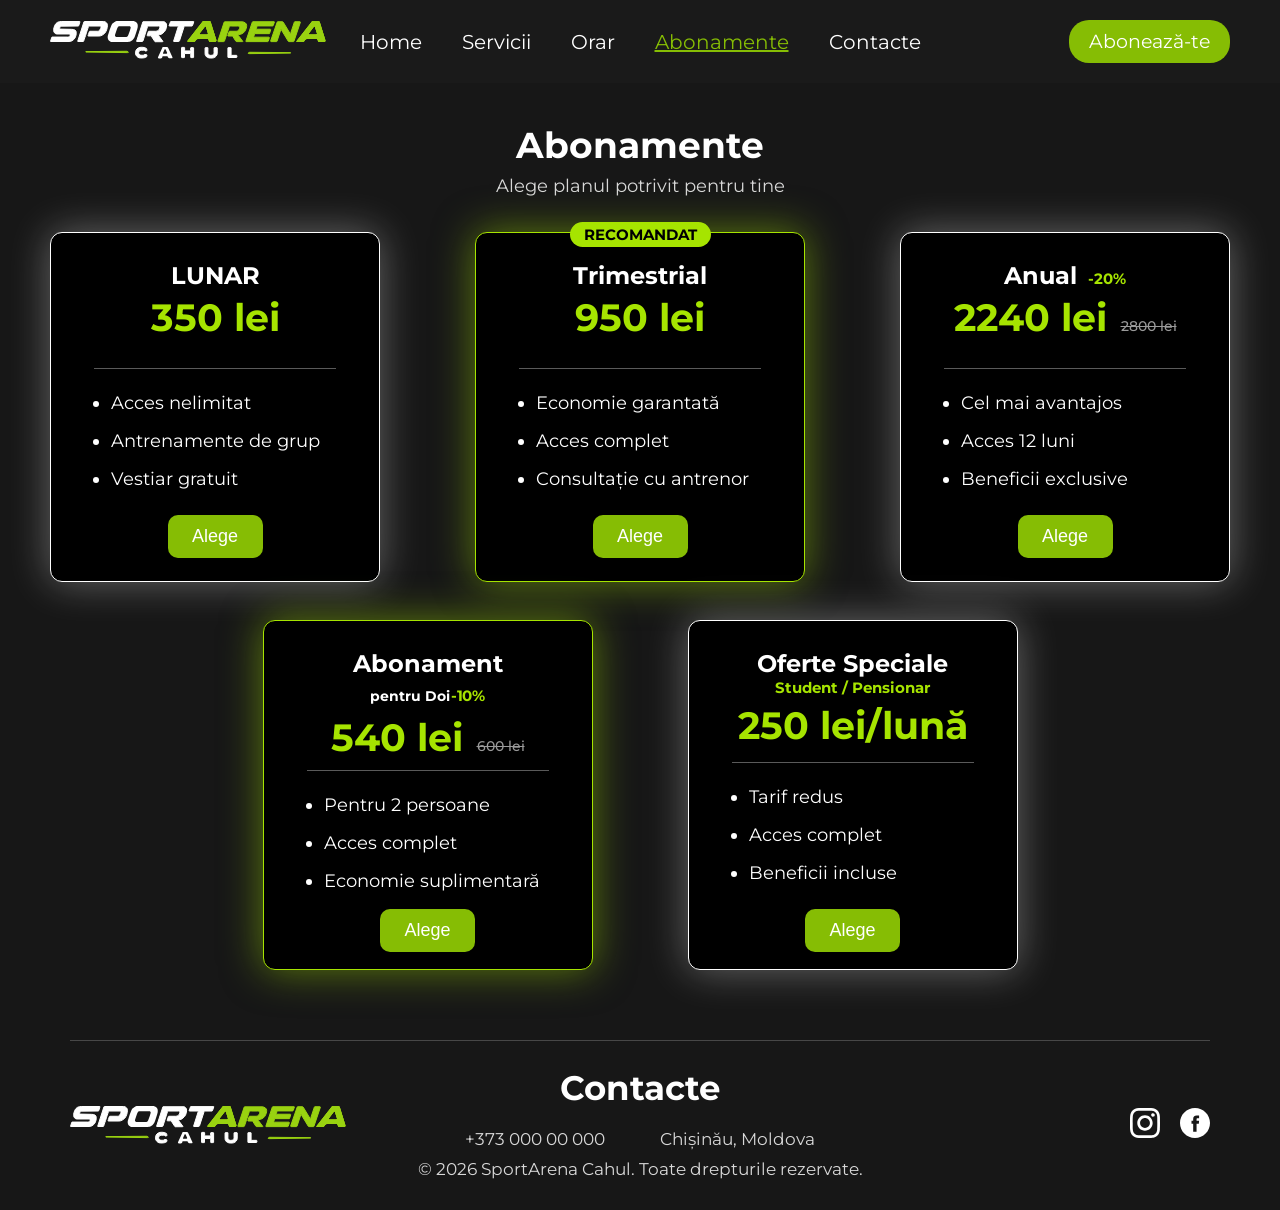
==== pages/abonamente.html @ 08beceee "Add files via upload" ====
<!DOCTYPE html>
<html lang="ro">
<head>
    <meta charset="UTF-8">
    <meta name="viewport" content="width=device-width, initial-scale=1.0">
    <title>SportArena Cahul</title>
    <link rel="stylesheet" href="../style/style-abonamente.css">
    <link rel="icon" type="image/svg+xml" href="../assets/favicon.svg">
</head>
<body>

    <header>
    <nav class="navbar">

        <div class="logo">
            <img src="../assets/logo.svg" alt="SportArena Logo">
        </div>

        <ul class="menu">
            <li><a href="../index.html">Home</a></li>
            <li><a href="../pages/servicii.html" >Servicii</a></li>
            <li><a href="../pages/orar.html" >Orar</a></li>
            <li><a href="../pages/abonamente.html" class="btn-abonamente">Abonamente</a></li>
            <li><a href="../pages/contacte.html">Contacte</a></li>
        </ul>

        <div class="button-container">
            <a href="../pages/abonamente.html" class="btn">
                Abonează-te
            </a>
        </div>

    </nav>
    </header>

    <main>

        <section id="abonamente-header">

            <h1>Abonamente</h1>

            <p>Alege planul potrivit pentru tine</p>

        </section>

        <section id="abonamente">

    <article class="card normal">

        <h2>LUNAR</h2>
        <h3>350 lei</h3>

        <hr>

        <ul>
            <li>Acces nelimitat</li>
            <li>Antrenamente de grup</li>
            <li>Vestiar gratuit</li>
        </ul>

        <a href="#">
            <button>Alege</button>
        </a>

    </article>

    <article class="card normal green">

        <p class="recommended">RECOMANDAT</p>

        <h2>Trimestrial</h2>
        <h3>950 lei</h3>

        <hr>

        <ul>
            <li>Economie garantată</li>
            <li>Acces complet</li>
            <li>Consultație cu antrenor</li>
        </ul>

        <a href="#">
            <button>Alege</button>
        </a>

    </article>

    <article class="card normal">

        <h2>
            Anual
            <span class="discount-inline">-20%</span>
        </h2>

        <div class="price-row">
            <h3>2240 lei</h3>
            <span class="old-price">2800 lei</span>
        </div>

        <hr>

        <ul>
            <li>Cel mai avantajos</li>
            <li>Acces 12 luni</li>
            <li>Beneficii exclusive</li>
        </ul>

        <a href="#">
            <button>Alege</button>
        </a>

    </article>

    <article class="card two green">

        <h2>
            Abonament<br>

            <span class="small-title">
                pentru Doi
                <span class="discount">-10%</span>
            </span>
        </h2>

        <div class="price-row">
            <h3>540 lei</h3>
            <span class="old-price">600 lei</span>
        </div>

        <hr>

        <ul>
            <li>Pentru 2 persoane</li>
            <li>Acces complet</li>
            <li>Economie suplimentară</li>
        </ul>

        <a href="#">
            <button class="btn4">Alege</button>
        </a>

    </article>

    <article class="card special">

        <h2>Oferte Speciale</h2>

        <p class="subtitle">
            Student / Pensionar
        </p>

        <h3>250 lei/lună</h3>

        <hr>

        <ul>
            <li>Tarif redus</li>
            <li>Acces complet</li>
            <li>Beneficii incluse</li>
        </ul>

        <a href="#">
            <button class="btn5">Alege</button>
        </a>

    </article>

</section>

    </main>

    <footer>

    <div class="footer-logo">

        <img src="../assets/logo.svg" alt="SportArena Logo">

    </div>

    <div class="footer-contact">

        <h3>Contacte</h3>

        <div class="footer-info">
            <p>+373 000 00 000</p>
            <p>Chișinău, Moldova</p>
        </div>

        <p>
            © 2026 SportArena Cahul.
            Toate drepturile rezervate.
        </p>

    </div>

    <div class="footer-social">

        <a href="#" class="inst" aria-label="Instagram">
            <svg width="30" height="30" viewBox="0 0 30 30" fill="none" xmlns="http://www.w3.org/2000/svg">
            <path d="M15.0011 0C10.9273 0 10.416 0.0178128 8.81603 0.0906253C7.21914 0.16375 6.12913 0.416563 5.17537 0.7875C4.18879 1.17063 3.35191 1.68313 2.51815 2.51719C1.68377 3.35094 1.17126 4.18781 0.786883 5.17406C0.415004 6.12812 0.161877 7.21844 0.090001 8.81469C0.0187502 10.4147 0 10.9262 0 15C0 19.0737 0.0181255 19.5834 0.0906262 21.1834C0.164065 22.7803 0.41688 23.8703 0.787508 24.8241C1.17095 25.8106 1.68346 26.6475 2.51753 27.4813C3.35097 28.3156 4.18786 28.8294 5.1738 29.2125C6.12819 29.5834 7.21851 29.8363 8.81509 29.9094C10.4151 29.9822 10.9261 30 14.9995 30C19.0736 30 19.5833 29.9822 21.1833 29.9094C22.7802 29.8363 23.8715 29.5834 24.8259 29.2125C25.8121 28.8294 26.6478 28.3156 27.4812 27.4813C28.3156 26.6475 28.8281 25.8106 29.2125 24.8244C29.5812 23.8703 29.8344 22.78 29.9094 21.1838C29.9813 19.5837 30 19.0737 30 15C30 10.9262 29.9813 10.415 29.9094 8.815C29.8344 7.21812 29.5812 6.12812 29.2125 5.17437C28.8281 4.18781 28.3156 3.35094 27.4812 2.51719C26.6468 1.68281 25.8125 1.17031 24.825 0.7875C23.8687 0.416563 22.7781 0.16375 21.1812 0.0906253C19.5811 0.0178128 19.0718 0 14.9967 0H15.0011ZM13.6555 2.70312C14.0548 2.7025 14.5005 2.70312 15.0011 2.70312C19.0061 2.70312 19.4808 2.7175 21.0624 2.78938C22.5249 2.85625 23.3187 3.10063 23.8474 3.30594C24.5474 3.57781 25.0465 3.90281 25.5712 4.42781C26.0962 4.95281 26.4212 5.45281 26.6937 6.15281C26.899 6.68094 27.1437 7.47469 27.2103 8.93719C27.2822 10.5184 27.2978 10.9934 27.2978 14.9966C27.2978 18.9997 27.2822 19.4747 27.2103 21.0559C27.1434 22.5184 26.899 23.3122 26.6937 23.8403C26.4218 24.5403 26.0962 25.0388 25.5712 25.5634C25.0462 26.0884 24.5478 26.4134 23.8474 26.6853C23.3193 26.8916 22.5249 27.1353 21.0624 27.2022C19.4811 27.2741 19.0061 27.2897 15.0011 27.2897C10.9957 27.2897 10.521 27.2741 8.93978 27.2022C7.47727 27.1347 6.68351 26.8903 6.15444 26.685C5.45443 26.4131 4.95443 26.0881 4.42942 25.5631C3.90442 25.0381 3.57941 24.5394 3.30691 23.8391C3.1016 23.3109 2.85691 22.5172 2.79034 21.0547C2.71847 19.4734 2.70409 18.9984 2.70409 14.9928C2.70409 10.9872 2.71847 10.5147 2.79034 8.93344C2.85722 7.47094 3.1016 6.67719 3.30691 6.14844C3.57879 5.44844 3.90442 4.94844 4.42942 4.42344C4.95443 3.89844 5.45443 3.57344 6.15444 3.30094C6.6832 3.09469 7.47727 2.85094 8.93978 2.78375C10.3235 2.72125 10.8598 2.7025 13.6555 2.69938V2.70312Z" fill="currentColor"/>
            <path d="M22.9758 5.1569C22.6198 5.1569 22.2717 5.26249 21.9757 5.4603C21.6797 5.65812 21.449 5.93927 21.3127 6.26822C21.1765 6.59716 21.1409 6.95911 21.2104 7.3083C21.2799 7.65748 21.4514 7.97821 21.7032 8.22992C21.955 8.48163 22.2758 8.65301 22.625 8.72239C22.9742 8.79178 23.3362 8.75604 23.6651 8.61971C23.994 8.48337 24.275 8.25257 24.4728 7.95648C24.6705 7.66038 24.7759 7.31231 24.7758 6.95628C24.7758 5.96253 23.9696 5.1569 22.9758 5.1569Z" fill="currentColor"/>
            <path fill-rule="evenodd" clip-rule="evenodd" d="M14.9688 7.26003C10.7147 7.26003 7.26563 10.7091 7.26563 14.9632C7.26563 19.2172 10.7147 22.6647 14.9688 22.6647C19.2229 22.6647 22.6711 19.2172 22.6711 14.9632C22.6711 10.7091 19.2229 7.26003 14.9688 7.26003ZM15 19.9219C17.7183 19.9219 19.9219 17.7183 19.9219 15C19.9219 12.2818 17.7183 10.0782 15 10.0782C12.2817 10.0782 10.0781 12.2818 10.0781 15C10.0781 17.7183 12.2817 19.9219 15 19.9219Z" fill="currentColor"/>
            </svg>
        </a>

        <a href="#" class="fb" aria-label="Facebook">
            <svg width="30" height="30" viewBox="0 0 30 30" fill="none" xmlns="http://www.w3.org/2000/svg">
            <path fill-rule="evenodd" clip-rule="evenodd" d="M0 15C0 6.71573 6.71573 0 15 0C23.2843 0 30 6.71573 30 15C30 23.2843 23.2843 30 15 30C6.71573 30 0 23.2843 0 15ZM16.5635 23.8197V15.6589H18.8162L19.1147 12.8466H16.5635L16.5673 11.4391C16.5673 10.7056 16.637 10.3126 17.6905 10.3126H19.0988V7.5H16.8457C14.1395 7.5 13.1869 8.86425 13.1869 11.1585V12.8469H11.5V15.6592H13.1869V23.8197H16.5635Z" fill="currentColor"/>
            </svg>
        </a>

    </div>

</footer>

</body>
</html>
---- style/style-abonamente.css ----
/* верхушка */
@import url('https://fonts.googleapis.com/css2?family=Montserrat:wght@300;400;500;600;700;800&display=swap');

:root {
    --color-primary: #D9FF3F;
    --color-secondary: white;
    --font-main: 'Montserrat', sans-serif;
}

* {
    margin: 0;
    padding: 0;
    box-sizing: border-box;
}

body {
    font-family: var(--font-main);
    font-variant-ligatures: no-contextual;
    font-feature-settings: "calt" 0, "clig" 0;
}

html,
body {
    margin: 0;
    padding: 0;
    background-color: #171717;
}

header {
    background-color: #1A1A1A;

    position: sticky;
    top: 0;
    z-index: 1000;
}

.navbar {
    display: grid;
    grid-template-columns: 1fr auto 1fr;
    align-items: center;

    padding: 20px 50px;
}

.logo {
    justify-self: start;
}

.menu {
    display: flex;
    gap: 40px;
    list-style: none;
    justify-self: center;
}

.button-container {
    background-color: #86BD04;
    padding: 10px 20px;
    border-radius: 20px;
    justify-self: end;

    transition: 0.3s;
}

.button-container:hover {
    background-color: #74A400;
}

.btn {
    justify-self: end;
    text-decoration: none;
    color: white;
    font-family: var(--font-main);
    font-weight: 400;
    font-size: 19px;
}

.menu a.btn-abonamente {
    color: #86BD04;
    text-decoration: underline;
}

.menu a {
    text-decoration: none;
    color: var(--color-secondary);
    font-family: var(--font-main);
    font-weight: 400;
    font-size: 20px;

    transition: 0.3s;
}

.menu a:hover {
    color: var(--color-primary);
}

/* заголовок */

#abonamente-header {
    text-align: center;
    margin-top: 40px;
    margin-bottom: 35px;
}

#abonamente-header h1 {
    font-size: 36px;
    font-weight: 700;
    color: #fff;
    margin-bottom: 8px;
}

#abonamente-header p {
    font-size: 18px;
    font-weight: 400;
    color: #d8d8d8;
}


#abonamente {
    width: 1180px;
    margin: 0 auto 70px;

    display: flex;
    flex-wrap: wrap;
    justify-content: center;
    gap: 38px 95px;
}

/* карточки */

.card {
    width: 330px;
    height: 350px;

    background: #000;
    border: 1px solid #fff;
    border-radius: 12px;

    box-shadow: 0 0 40px rgba(255,255,255,.35);

    display: flex;
    flex-direction: column;
    align-items: center;

    position: relative;

    padding-top: 28px;
}

.card.green {
    border: 1px solid #A6E400;
    box-shadow: 0 0 40px rgba(166,228,0,.5);
}

.card h2 {
    color: white;
    font-size: 24px;
    font-weight: 700;
    text-align: center;

    margin: 0;
}

.card h3 {
    color: #A6E400;
    font-size: 38px;
    font-weight: 700;
    margin: 0;
}

.card hr {
    width: 242px;
    border: none;
    border-top: 1px solid #5a5a5a;
}

.card ul {
    width: 100%;
    padding-left: 60px;

    list-style: disc;

    color: white;
    font-size: 18px;

    line-height: 38px;

    margin: 0;
}

.card button {
    width: 95px;
    height: 43px;

    border: none;
    border-radius: 10px;

    background: #86BD04;

    color: white;
    font-size: 18px;
    font-weight: 500;

    cursor: pointer;

    transition: 0.3s;
}

.card button:hover {
    background-color:#74A400;
}

.btn4 {
    position: relative;
    top: -8px;
}

.btn5 {
    position: relative;
    top: 0px;
}

.card a {
    margin-top: auto;
    margin-bottom: 28px;
}

.card.normal h2 {
    margin-bottom: 4px;
}

.card.normal h3 {
    margin-bottom: 27px;
}

.card.normal hr {
    margin-bottom: 15px;
}

.card.normal ul {
    margin-bottom: 17px;
}

.old-price {
    font-size: 11px;
    font-weight: 700;
    color: #9d9d9d;
    text-decoration: line-through;

    margin-left: 6px;
}

.price-row {
    display: flex;
    align-items: flex-end;
    gap: 6px;
}

.discount {
    color: #A6E400;
    font-size: 15px;
    font-weight: 700;

    margin-left: 6px;
}

.small-title {
    display: block;

    font-size: 14px;
    font-weight: 700;

    margin-top: 0;
}

.small-title .discount {
    margin-left: -3px;
    letter-spacing: -0.31px;
}

.card.two h2 {
    margin-bottom: 0;
}

.card.two .small-title {
    margin-top: 0;
}

.card.two .price-row {
    margin-top: 7px;
    margin-bottom: 9px;
}

.card.two hr {
    margin-bottom: 15px;
}

.card.two ul {
    margin-bottom: 17px;
}

.subtitle {
    color: #A6E400;

    font-size: 15px;
    font-weight: 700;

    margin-top: 0;
    margin-bottom: 5px;
}

.card.special h2 {
    margin-bottom: 0;
}

.card.special .subtitle {
    margin-bottom: 5px;
}

.card.special h3 {
    margin-bottom: 13px;
}

.card.special hr {
    margin-bottom: 15px;
}

.card.special ul {
    margin-bottom: 17px;
}

.recommended {
    position: absolute;
    top: -11px;

    background: #A6E400;
    color: #000;

    font-size: 15px;
    font-weight: 700;

    padding: 3px 14px;
    border-radius: 20px;
}

.discount-inline {
    color: #A6E400;
    font-size: 15px;
    font-weight: 700;
    margin-left: 4px;
}

.price-row {
    display: flex;
    align-items: baseline;
    justify-content: center;
    gap: 8px;
}

.old-price {
    font-size: 14px;
    font-weight: 500;
    color: #9A9A9A;
    text-decoration: line-through;
}

.small-title {
    display: inline-block;
    font-size: 14px;
    font-weight: 700;
}

.discount {
    color: #A6E400;
    font-size: 15px;
    font-weight: 700;
    margin-left: -3px;
}

/* подвал */

footer h3 {
    color: white;

    text-align: center;

    font-size: 34px;

    margin-bottom: 15px;
}

footer p {
    color: #d8d8d8;

    text-align: center;

    font-size: 17px;

    margin: 5px 0;
}

footer img {
    display: block;
}

footer div:last-child {
    display: flex;

    gap: 20px;

    align-items: center;
}

footer::before {
    content: "";
    position: absolute;
    top: 0;
    left: 70px;
    right: 70px;
    height: 1px;
    background: #474747;
}

.footer-contact {
    position: absolute;
    left: 50%;
    transform: translateX(-50%);
    text-align: center;
}

footer {
    background: #171717;
    position: relative;

    border-top: 1px solid #474747;

    display: flex;

    justify-content: space-between;
    align-items: center;

    padding: 30px 100px;
    padding: 30px 70px;

    min-height: 170px;
    padding: 35px 70px;

    border-top: none;
}

.footer-info {
    display: flex;
    justify-content: center;
    align-items: center;
    gap: 55px;

    margin-top: 20px 0;
}

.inst,
.fb {
    color: white;
    transition: color 0.3s;
}

.inst:hover,
.fb:hover {
    color: var(--color-primary);
}
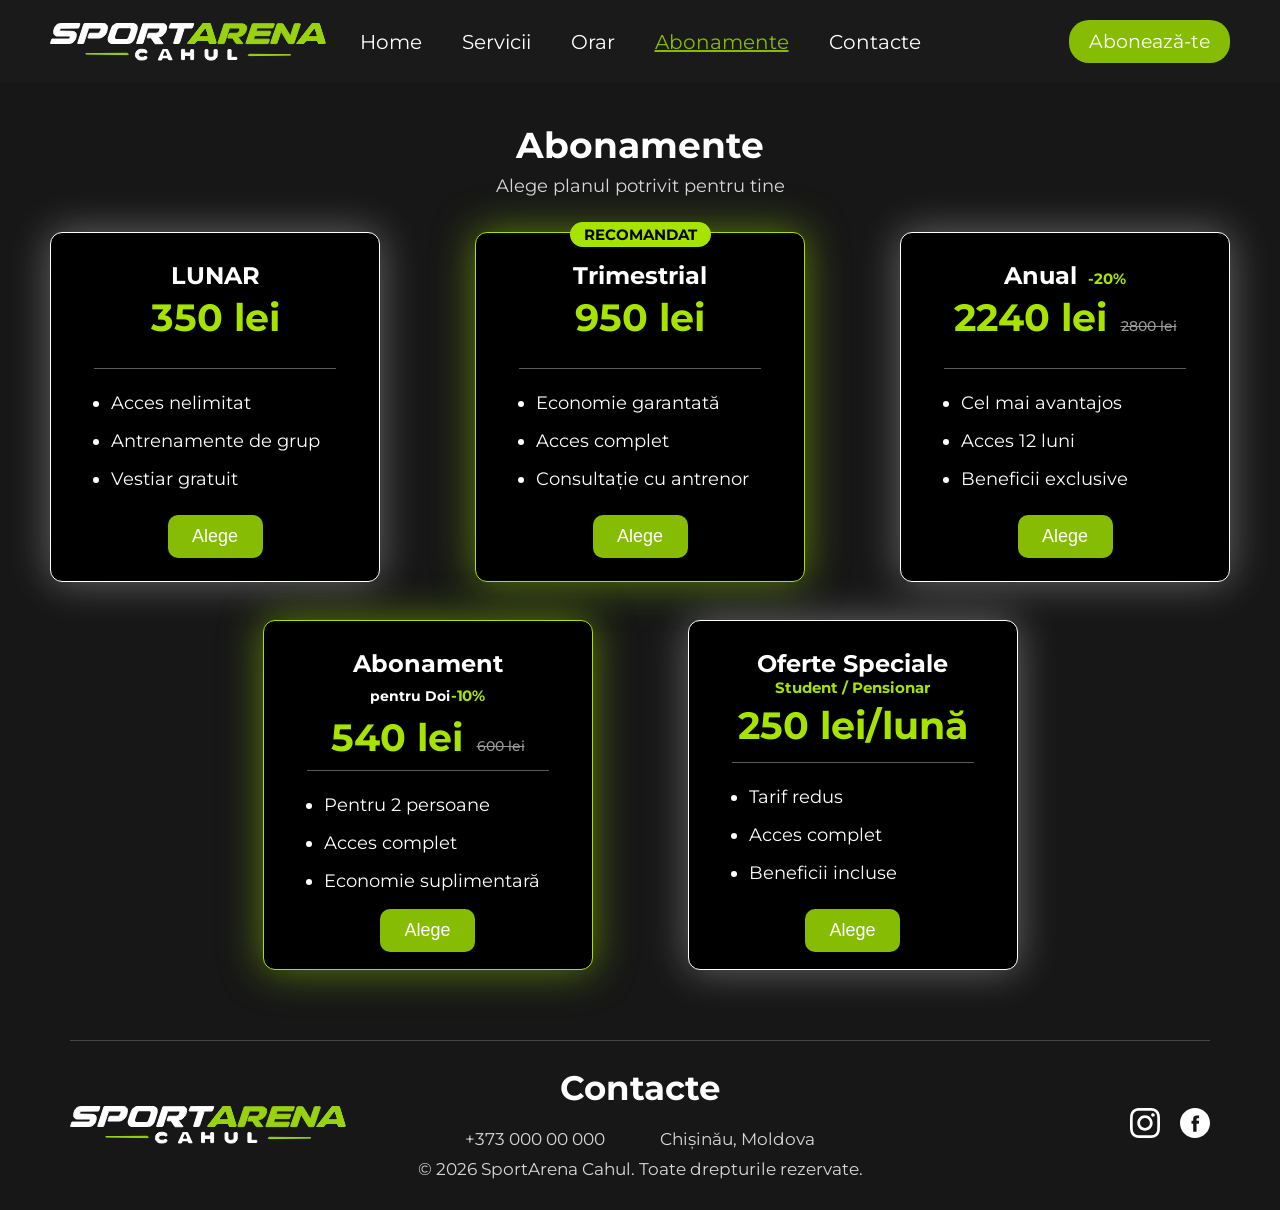
==== commit 61106850: "Add files via upload" ====
--- a/pages/abonamente.html
+++ b/pages/abonamente.html
@@ -5,16 +5,25 @@
     <meta name="viewport" content="width=device-width, initial-scale=1.0">
     <title>SportArena Cahul</title>
     <link rel="stylesheet" href="../style/style-abonamente.css">
+    <link rel="stylesheet" href="../style/reveal.css">
     <link rel="icon" type="image/svg+xml" href="../assets/favicon.svg">
 </head>
 <body>
 
     <header>
+    <input type="checkbox" id="menu-toggle" class="menu-toggle-checkbox">
+
     <nav class="navbar">
 
         <div class="logo">
             <img src="../assets/logo.svg" alt="SportArena Logo">
         </div>
+
+        <label for="menu-toggle" class="hamburger" aria-label="Deschide meniul">
+            <span></span>
+            <span></span>
+            <span></span>
+        </label>
 
         <ul class="menu">
             <li><a href="../index.html">Home</a></li>
@@ -22,6 +31,9 @@
             <li><a href="../pages/orar.html" >Orar</a></li>
             <li><a href="../pages/abonamente.html" class="btn-abonamente">Abonamente</a></li>
             <li><a href="../pages/contacte.html">Contacte</a></li>
+            <li class="menu-cta-mobile">
+                <a href="../pages/abonamente.html" class="btn">Abonează-te</a>
+            </li>
         </ul>
 
         <div class="button-container">
@@ -213,5 +225,7 @@
 
 </footer>
 
+    <script src="../js/reveal.js"></script>
+
 </body>
 </html>
--- a/style/style-abonamente.css
+++ b/style/style-abonamente.css
@@ -46,11 +46,51 @@
     justify-self: start;
 }
 
+.logo img {
+    display: block;
+    height: 38px;
+    width: auto;
+}
+
 .menu {
     display: flex;
     gap: 40px;
     list-style: none;
     justify-self: center;
+}
+
+.menu-toggle-checkbox {
+    display: none;
+}
+
+.hamburger {
+    display: none;
+    flex-direction: column;
+    justify-content: center;
+    align-items: center;
+    gap: 5px;
+
+    width: 44px;
+    height: 44px;
+
+    justify-self: end;
+
+    cursor: pointer;
+}
+
+.hamburger span {
+    display: block;
+    width: 26px;
+    height: 2px;
+
+    background: white;
+    border-radius: 2px;
+
+    transition: 0.3s;
+}
+
+.menu-cta-mobile {
+    display: none;
 }
 
 .button-container {
@@ -467,3 +507,186 @@
 .fb:hover {
     color: var(--color-primary);
 }
+
+/* ===================== МОБИЛЬНАЯ АДАПТАЦИЯ ===================== */
+
+@media (max-width: 768px) {
+
+    /* навигация */
+
+    .navbar {
+        grid-template-columns: auto auto;
+        justify-content: space-between;
+
+        padding: 16px 20px;
+    }
+
+    .logo img {
+        height: 30px;
+    }
+
+    .hamburger {
+        display: flex;
+    }
+
+    .button-container {
+        display: none;
+    }
+
+    .menu {
+        position: absolute;
+        top: 100%;
+        left: 0;
+        right: 0;
+
+        grid-column: 1 / -1;
+
+        width: 100%;
+
+        flex-direction: column;
+        gap: 0;
+
+        background-color: #1A1A1A;
+        border-top: 1px solid #2A2A2A;
+
+        max-height: 0;
+        overflow: hidden;
+
+        transition: max-height 0.35s ease;
+    }
+
+    .menu li {
+        width: 100%;
+        text-align: center;
+    }
+
+    .menu a {
+        display: block;
+        padding: 16px 20px;
+
+        font-size: 18px;
+    }
+
+    .menu-cta-mobile {
+        display: list-item;
+
+        padding: 16px 20px 20px;
+    }
+
+    .menu-cta-mobile .btn {
+        display: block;
+
+        width: 100%;
+
+        padding: 12px 0;
+
+        text-align: center;
+
+        background-color: #86BD04;
+        border-radius: 20px;
+    }
+
+    .menu-toggle-checkbox:checked ~ .navbar .menu {
+        max-height: 420px;
+    }
+
+    .hamburger {
+        position: relative;
+        z-index: 1001;
+    }
+
+    .menu-toggle-checkbox:checked ~ .navbar .hamburger span:nth-child(1) {
+        transform: translateY(7px) rotate(45deg);
+    }
+
+    .menu-toggle-checkbox:checked ~ .navbar .hamburger span:nth-child(2) {
+        opacity: 0;
+    }
+
+    .menu-toggle-checkbox:checked ~ .navbar .hamburger span:nth-child(3) {
+        transform: translateY(-7px) rotate(-45deg);
+    }
+
+    /* заголовок */
+
+    #abonamente-header {
+        margin-top: 28px;
+        margin-bottom: 28px;
+
+        padding: 0 24px;
+    }
+
+    #abonamente-header h1 {
+        font-size: 28px;
+    }
+
+    /* карточки тарифов */
+
+    #abonamente {
+        width: 100%;
+
+        padding: 0 24px;
+
+        gap: 24px;
+    }
+
+    .card {
+        width: 100%;
+        max-width: 360px;
+        height: auto;
+
+        padding-bottom: 28px;
+    }
+
+    .card hr {
+        width: 85%;
+        max-width: 280px;
+    }
+
+    .card ul {
+        padding-left: 48px;
+    }
+
+    /* подвал */
+
+    footer {
+        flex-direction: column;
+
+        gap: 24px;
+
+        padding: 30px 24px;
+
+        min-height: auto;
+    }
+
+    .footer-contact {
+        position: static;
+        transform: none;
+    }
+
+    footer::before {
+        display: none;
+    }
+
+    .footer-info {
+        gap: 24px;
+
+        flex-wrap: wrap;
+    }
+}
+
+@media (max-width: 480px) {
+
+    #abonamente-header h1 {
+        font-size: 24px;
+    }
+
+    .card {
+        max-width: 100%;
+    }
+
+    .card ul {
+        font-size: 16px;
+        padding-left: 40px;
+    }
+}
--- a/style/reveal.css
+++ b/style/reveal.css
@@ -0,0 +1,26 @@
+/* ===================================================================
+   reveal.css — простой эффект плавного появления блоков при скролле
+   Подключается на всех страницах вместе с reveal.js
+=================================================================== */
+
+.reveal {
+    opacity: 0;
+    transform: translateY(24px);
+    transition: opacity 0.6s ease, transform 0.6s ease;
+}
+
+.reveal.is-visible {
+    opacity: 1;
+    transform: translateY(0);
+}
+
+/* Уважаем настройку "уменьшить анимацию" в ОС пользователя */
+@media (prefers-reduced-motion: reduce) {
+
+    .reveal,
+    .reveal.is-visible {
+        opacity: 1;
+        transform: none;
+        transition: none;
+    }
+}
